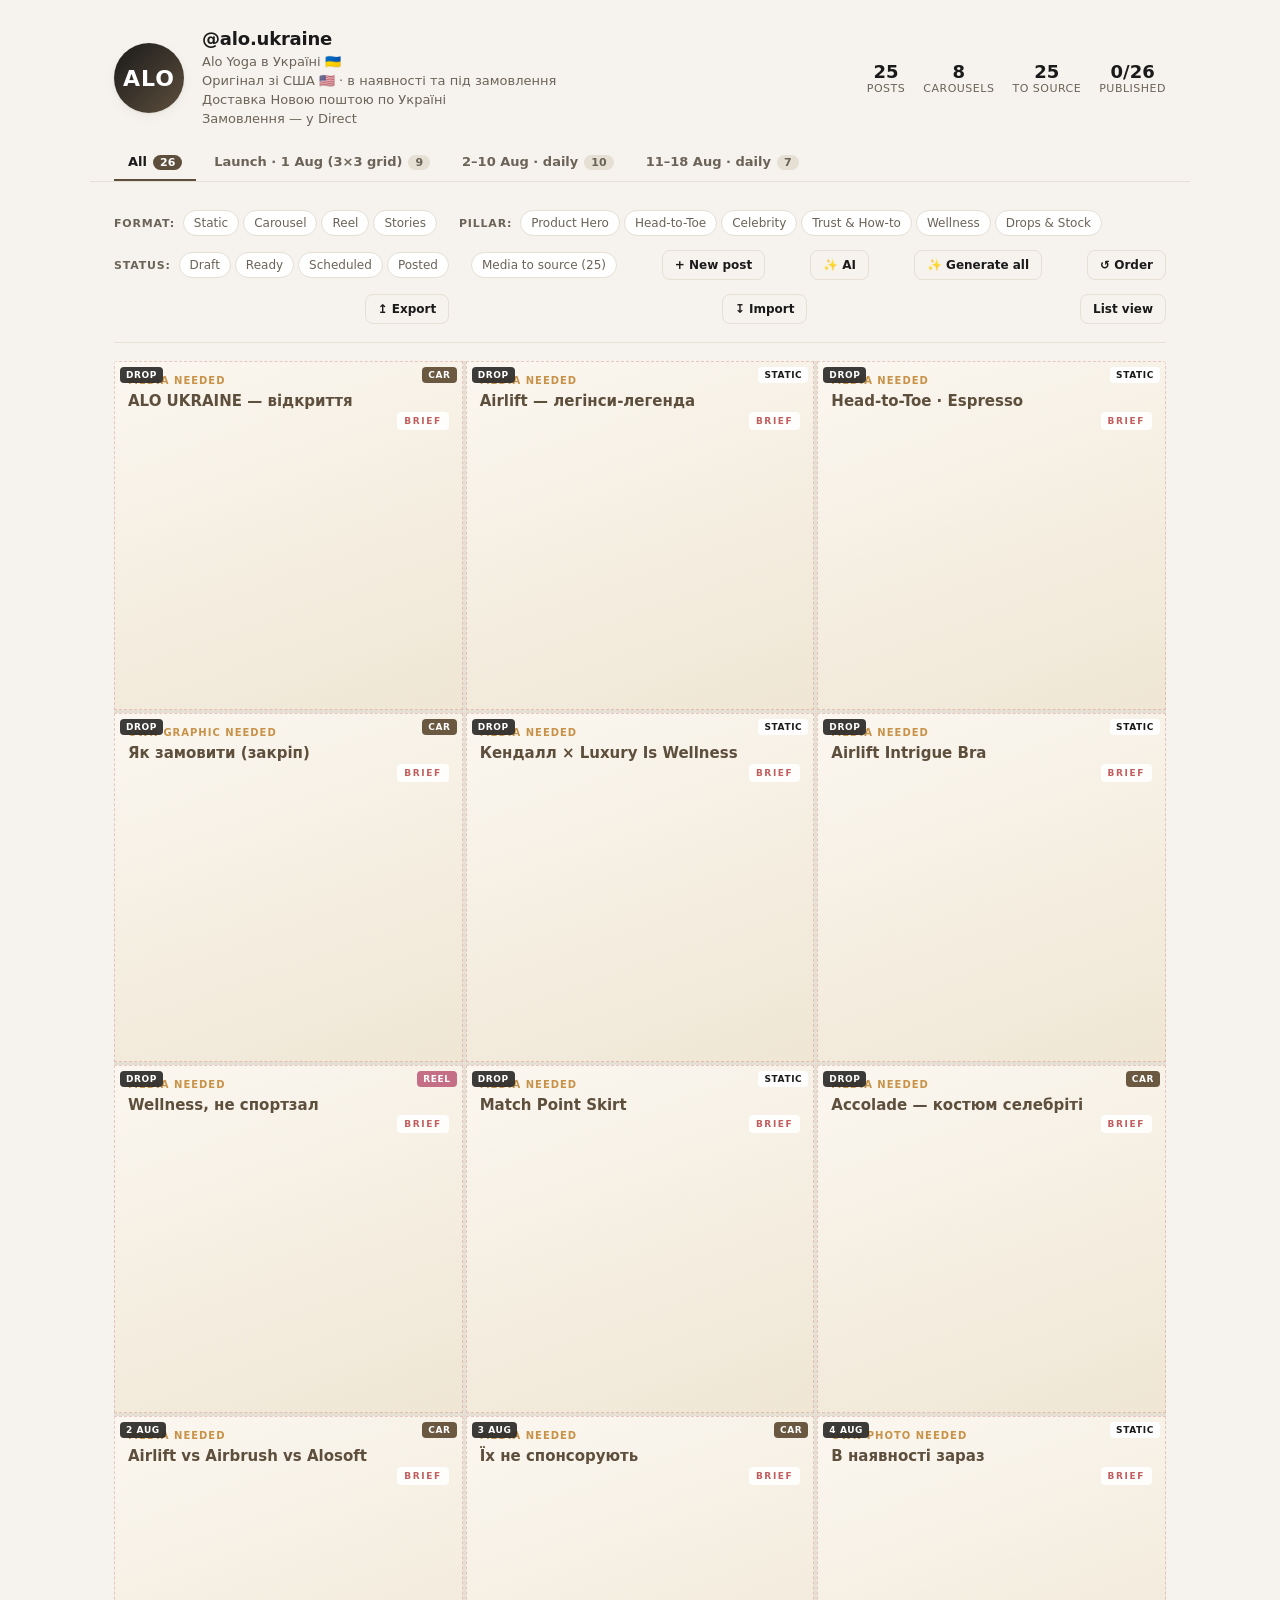
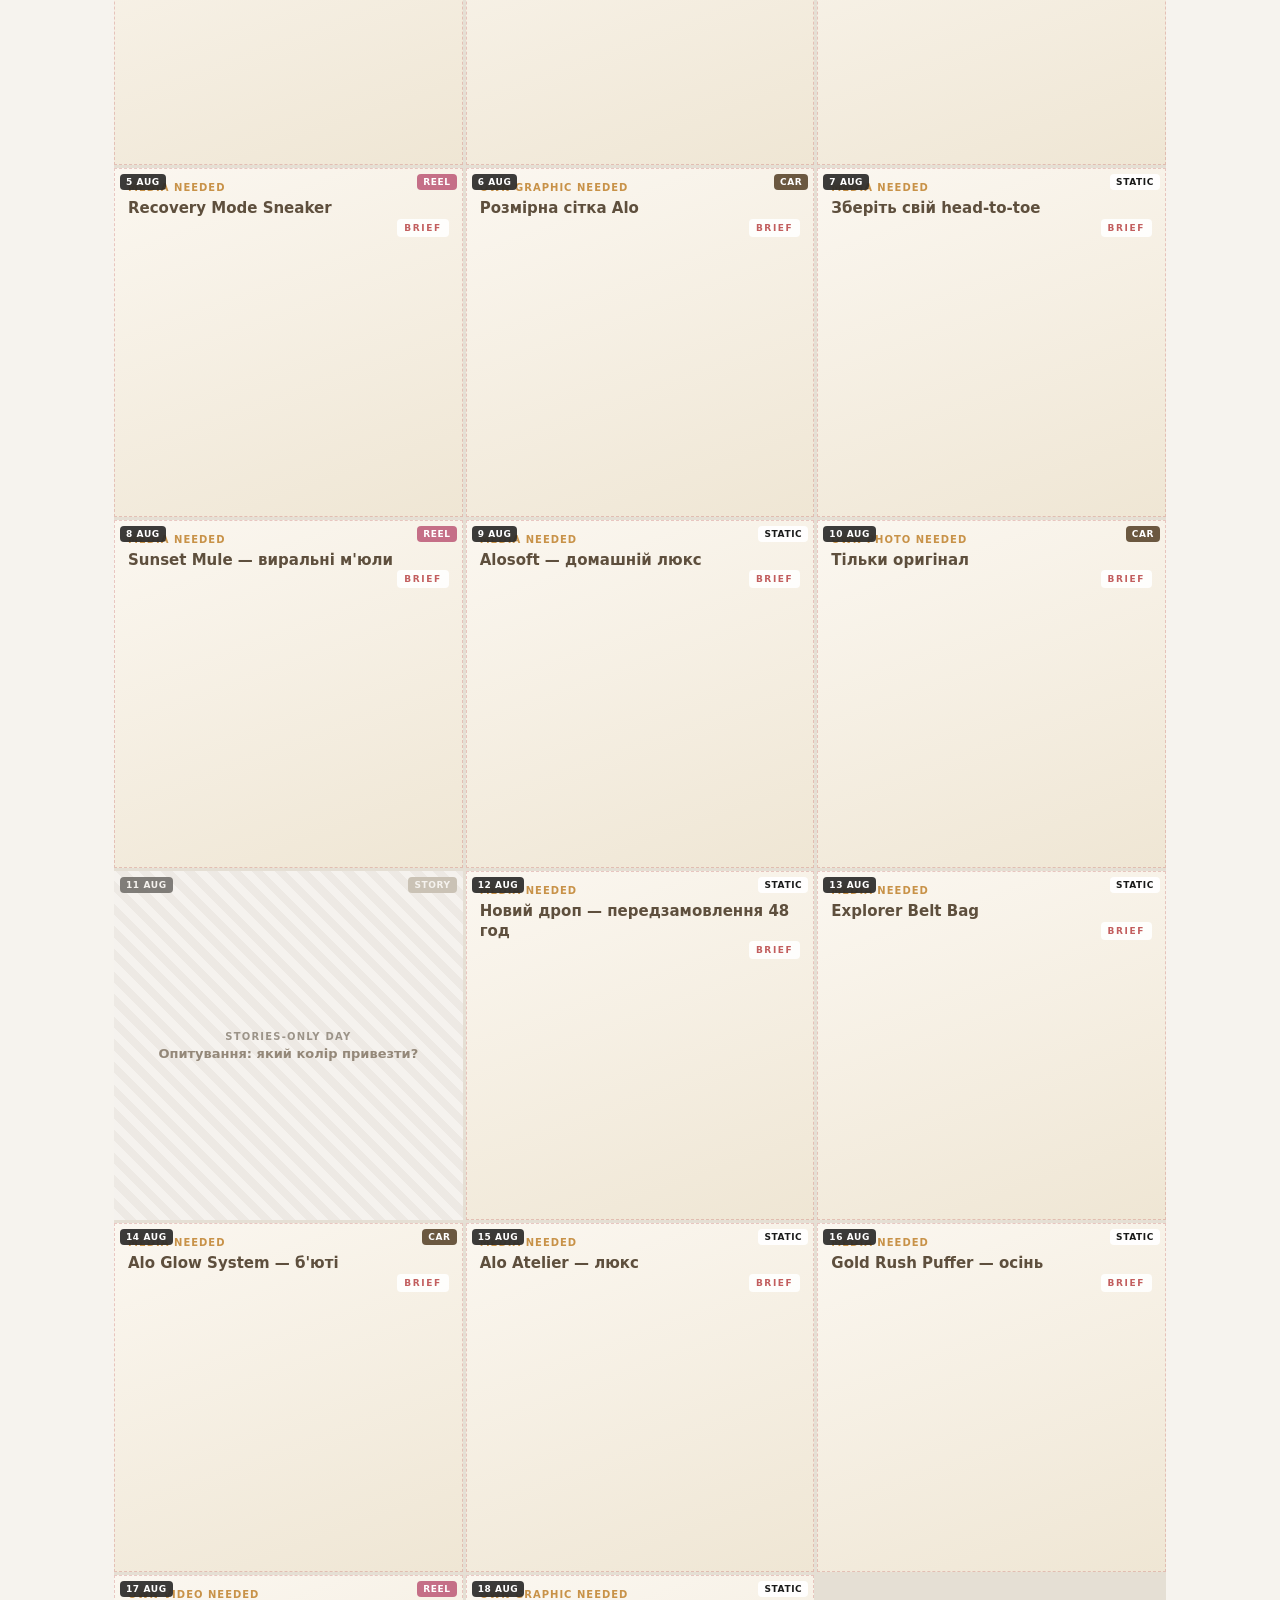
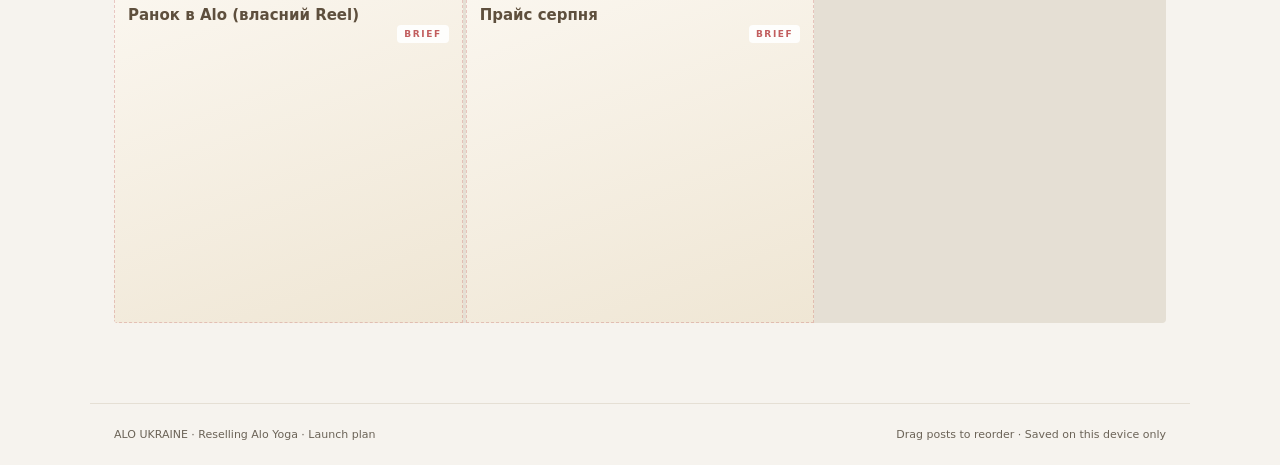
==== planner/index.html @ 97f6e163 "ALO UKRAINE test stand: storefront at root, planner + shop-admin stubs under /admin - store: static " ====
<!doctype html>
<html lang="en">
<head>
  <meta charset="utf-8" />
  <meta name="viewport" content="width=device-width,initial-scale=1" />
  <meta http-equiv="Cache-Control" content="no-cache, no-store, must-revalidate" />
  <meta http-equiv="Pragma" content="no-cache" />
  <meta http-equiv="Expires" content="0" />
  <title>ALO UKRAINE · Instagram Planner</title>
  <script>document.write('<link rel="stylesheet" href="styles.css?ts=' + Date.now() + '">');</script>
  <noscript><link rel="stylesheet" href="styles.css" /></noscript>
  <link rel="icon" href="data:image/svg+xml,%3Csvg xmlns='http://www.w3.org/2000/svg' viewBox='0 0 100 100'%3E%3Crect width='100' height='100' fill='%231a1a1a'/%3E%3Ctext y='62' x='50' text-anchor='middle' font-size='30' font-family='serif' fill='white'%3EALO%3C/text%3E%3C/svg%3E" />
</head>
<body>
  <header class="topbar">
    <div class="brand">
      <div class="avatar">ALO</div>
      <div class="brand-text">
        <div class="handle">@alo.ukraine</div>
        <div class="bio"></div>
      </div>
    </div>
    <div class="stats" id="stats"></div>
  </header>

  <nav class="tabs" id="tabs"></nav>

  <main>
    <section class="filters">
      <div class="filter-group">
        <span class="filter-label">Format:</span>
        <div class="chips" id="formatChips"></div>
      </div>
      <div class="filter-group">
        <span class="filter-label">Pillar:</span>
        <div class="chips" id="pillarChips"></div>
      </div>
      <div class="filter-group">
        <span class="filter-label">Status:</span>
        <div class="chips" id="statusChips"></div>
      </div>
      <div class="filter-group">
        <button class="chip" id="prodChip"></button>
      </div>
      <button class="view-toggle" id="newPostBtn">+ New post</button>
      <button class="view-toggle" id="aiSettingsBtn" title="ChatGPT caption generator settings">✨ AI</button>
      <button class="view-toggle" id="generateAllBtn" title="ChatGPT writes captions for all posts">✨ Generate all</button>
      <button class="view-toggle" id="resetOrderBtn" title="Reset to original order">↺ Order</button>
      <button class="view-toggle" id="exportBtn" title="Download all your posts/edits as a file">↥ Export</button>
      <label class="view-toggle" id="importBtn" title="Load posts/edits from a file">↧ Import<input type="file" accept="application/json,.json" hidden /></label>
      <button class="view-toggle" id="viewToggle">List view</button>
    </section>

    <section id="gridView" class="ig-grid"></section>
    <section id="listView" class="ig-list hidden"></section>
  </main>

  <div class="modal" id="modal">
    <div class="modal-backdrop"></div>
    <div class="modal-card">
      <button class="modal-close" id="modalClose">×</button>
      <div class="modal-body" id="modalBody"></div>
    </div>
  </div>

  <div class="picker" id="picker">
    <div class="picker-backdrop"></div>
    <div class="picker-card">
      <div class="picker-head">
        <h3>Choose an image</h3>
        <button class="picker-close" id="pickerClose">×</button>
      </div>
      <div id="pickerBody"></div>
    </div>
  </div>

  <div class="modal editor" id="editor">
    <div class="modal-backdrop"></div>
    <div class="modal-card editor-card">
      <button class="modal-close" id="editorClose">×</button>
      <div class="editor-body" id="editorBody"></div>
    </div>
  </div>

  <div class="modal editor" id="aiModal">
    <div class="modal-backdrop"></div>
    <div class="modal-card editor-card">
      <button class="modal-close" id="aiModalClose">×</button>
      <div class="editor-body" id="aiModalBody"></div>
    </div>
  </div>

  <footer class="footnote">
    <span>ALO UKRAINE · Reselling Alo Yoga · Launch plan</span>
    <span>Drag posts to reorder · <span id="syncStatus">Saved on this device only</span></span>
  </footer>

  <script>document.write('<scr' + 'ipt src="app.js?ts=' + Date.now() + '"><\/scr' + 'ipt>');</script>
</body>
</html>
---- planner/styles.css ----
:root {
  --bg: #f6f3ee;
  --card-bg: #ffffff;
  --ink: #1a1a1a;
  --ink-mute: #6b6357;
  --line: #e5dfd4;
  --warm: #8B7355;
  --warm-deep: #5E4F3D;
  --gold: #c8a060;
  --prod-red: #C25E5E;
  --prod-amber: #C89248;
  --reel: #c56f87;
  --carousel: #6b5840;
  --static: #8b7355;
  --stories: #b8b0a0;
  --shadow: 0 1px 3px rgba(60, 45, 20, 0.08), 0 4px 14px rgba(60, 45, 20, 0.04);
  --radius: 14px;
}

* { box-sizing: border-box; }
html, body { margin: 0; padding: 0; background: var(--bg); color: var(--ink); font-family: -apple-system, BlinkMacSystemFont, 'SF Pro Text', 'Inter', system-ui, sans-serif; }
body { min-height: 100vh; }
a { color: var(--warm-deep); }
button { cursor: pointer; font-family: inherit; }
.hidden { display: none !important; }

/* Topbar */
.topbar { max-width: 1100px; margin: 0 auto; padding: 28px 24px 16px; display: grid; grid-template-columns: 1fr auto; gap: 24px; align-items: center; }
.brand { display: flex; gap: 18px; align-items: center; }
.avatar { width: 70px; height: 70px; border-radius: 50%; background: linear-gradient(135deg, #1a1a1a 0%, #5E4F3D 100%); color: white; display: grid; place-items: center; font-weight: 700; font-size: 22px; letter-spacing: 1px; box-shadow: var(--shadow); }
.handle { font-weight: 700; font-size: 18px; letter-spacing: -.2px; }
.bio { font-size: 13px; color: var(--ink-mute); max-width: 520px; margin-top: 4px; line-height: 1.45; }
.stats { display: flex; gap: 18px; }
.stat { text-align: center; }
.stat .num { font-weight: 700; font-size: 18px; }
.stat .lbl { font-size: 11px; color: var(--ink-mute); text-transform: uppercase; letter-spacing: 0.5px; }

/* Tabs */
.tabs { max-width: 1100px; margin: 0 auto; padding: 0 24px; display: flex; gap: 4px; border-bottom: 1px solid var(--line); overflow-x: auto; scrollbar-width: none; }
.tabs::-webkit-scrollbar { display: none; }
.tab { padding: 10px 14px; background: transparent; border: none; font-size: 13px; font-weight: 600; color: var(--ink-mute); border-bottom: 2px solid transparent; white-space: nowrap; transition: color .12s, border-color .12s; }
.tab:hover { color: var(--ink); }
.tab.active { color: var(--ink); border-bottom-color: var(--warm-deep); }
.tab .ct { background: var(--line); color: var(--ink-mute); border-radius: 999px; padding: 1px 7px; font-size: 11px; margin-left: 6px; font-weight: 700;}
.tab.active .ct { background: var(--warm-deep); color: white; }

/* Main */
main { max-width: 1100px; margin: 0 auto; padding: 16px 24px 80px; }
.filters { display: flex; flex-wrap: wrap; align-items: center; gap: 14px 22px; padding: 12px 0 18px; border-bottom: 1px solid var(--line); margin-bottom: 18px; }
.filter-group { display: flex; align-items: center; gap: 8px; flex-wrap: wrap; }
.filter-label { font-size: 11px; text-transform: uppercase; letter-spacing: .8px; color: var(--ink-mute); font-weight: 700; }
.chips { display: flex; gap: 4px; flex-wrap: wrap; }
.chip { font-size: 12px; font-weight: 500; padding: 5px 10px; border-radius: 999px; background: var(--card-bg); border: 1px solid var(--line); color: var(--ink-mute); transition: background .12s, color .12s, border-color .12s; }
.chip:hover { color: var(--ink); }
.chip.active { background: var(--ink); color: white; border-color: var(--ink); }
.view-toggle { margin-left: auto; background: transparent; border: 1px solid var(--line); color: var(--ink); padding: 7px 12px; border-radius: 8px; font-size: 12px; font-weight: 600; }
.view-toggle:hover { background: var(--card-bg); }

/* IG Grid */
.ig-grid { display: grid; grid-template-columns: repeat(3, 1fr); gap: 3px; background: var(--line); border-radius: 4px; overflow: hidden; }
.tile { position: relative; aspect-ratio: 1 / 1; background: var(--card-bg); overflow: hidden; cursor: pointer; transition: opacity .18s; }
.tile.stories-only-tile { opacity: 0.6; }
.tile:hover { z-index: 2; }
.tile img, .tile video { width: 100%; height: 100%; object-fit: cover; display: block; transition: transform .25s ease, filter .2s; }
.tile:hover img, .tile:hover video { transform: scale(1.04); }
.tile.posted img, .tile.posted video { filter: grayscale(0.3) brightness(0.92); }

.tile.production { background: linear-gradient(160deg, #fbf7f0 0%, #efe6d4 100%); }
.tile.production .prod-card { position: absolute; inset: 0; display: flex; flex-direction: column; padding: 14px 14px 50px; color: var(--ink); pointer-events: none; }
.tile.production .prod-card .prod-label { font-size: 9px; font-weight: 800; letter-spacing: 1.6px; color: var(--prod-red); text-transform: uppercase; margin-bottom: auto; align-self: flex-end; background: rgba(255,255,255,0.9); padding: 4px 7px; border-radius: 4px; }
.tile.production .prod-card .prod-type { font-size: 10px; font-weight: 700; letter-spacing: 1px; color: var(--prod-amber); text-transform: uppercase; margin-bottom: 6px; }
.tile.production .prod-card .prod-title { font-size: 15px; font-weight: 600; line-height: 1.3; color: var(--warm-deep); }
.tile.production::before { content: ''; position: absolute; inset: 0; border: 1.5px dashed rgba(194,94,94,0.3); pointer-events: none; z-index: 1; }

.tile.stories-only-tile { background: var(--card-bg); background-image: repeating-linear-gradient(45deg, transparent 0 8px, rgba(184,176,160,0.18) 8px 16px); }
.tile.stories-only-tile .stories-card { position: absolute; inset: 0; display: flex; flex-direction: column; align-items: center; justify-content: center; padding: 14px; color: var(--ink-mute); text-align: center; pointer-events: none; }
.tile.stories-only-tile .stories-label { font-size: 10px; font-weight: 800; letter-spacing: 1.2px; text-transform: uppercase; color: var(--ink-mute); }
.tile.stories-only-tile .stories-title { font-size: 13px; font-weight: 600; color: var(--warm-deep); margin-top: 4px; }

.tile-badges { position: absolute; top: 6px; left: 6px; display: flex; gap: 4px; pointer-events: none; z-index: 2; }
.tile-badge-right { position: absolute; top: 6px; right: 6px; display: flex; gap: 4px; pointer-events: none; z-index: 2; }
.badge { font-size: 9px; font-weight: 800; letter-spacing: 0.6px; padding: 3px 6px; border-radius: 4px; text-transform: uppercase; background: rgba(255,255,255,0.92); color: var(--ink); backdrop-filter: blur(4px); }
.badge.day { background: rgba(26,26,26,0.85); color: white; }
.badge.format-reel { background: var(--reel); color: white; }
.badge.format-carousel { background: var(--carousel); color: white; }
.badge.format-static { background: rgba(255,255,255,0.92); color: var(--ink); }
.badge.format-stories-only { background: var(--stories); color: white; }
.badge.carousel-ind { background: rgba(26,26,26,0.85); color: white; font-size: 10px; padding: 3px 5px; letter-spacing: 0.3px; }
.badge.status-posted { background: rgba(94,124,90,0.95); color: white; }
.badge.status-scheduled { background: rgba(200,160,96,0.95); color: white; }
.badge.status-ready { background: rgba(123,139,156,0.95); color: white; }

.tile-bottom { position: absolute; bottom: 0; left: 0; right: 0; padding: 8px 9px; background: linear-gradient(180deg, rgba(255,255,255,0) 0%, rgba(0,0,0,0.55) 100%); color: white; font-size: 11px; font-weight: 500; line-height: 1.2; opacity: 0; transition: opacity .15s; pointer-events: none; z-index: 2; }
.tile:hover .tile-bottom { opacity: 1; }

/* List view */
.ig-list { display: flex; flex-direction: column; gap: 12px; }
.row { display: grid; grid-template-columns: 90px 1fr auto; gap: 16px; align-items: center; padding: 12px 14px; background: var(--card-bg); border-radius: var(--radius); box-shadow: var(--shadow); cursor: pointer; transition: transform .12s, box-shadow .12s; }
.row.production { border-left: 3px solid var(--prod-red); }
.row:hover { transform: translateY(-1px); box-shadow: 0 4px 16px rgba(60,45,20,0.1); }
.row .thumb { width: 90px; height: 90px; border-radius: 10px; overflow: hidden; background: var(--bg); display: grid; place-items: center; position: relative; }
.row .thumb img, .row .thumb video { width: 100%; height: 100%; object-fit: cover; }
.row .info { min-width: 0; }
.row .meta-line { display: flex; gap: 8px; flex-wrap: wrap; align-items: center; margin-bottom: 4px; }
.row h3 { margin: 0 0 4px; font-size: 15px; font-weight: 700; }
.row .caption-preview { color: var(--ink-mute); font-size: 13px; line-height: 1.45; display: -webkit-box; -webkit-line-clamp: 2; -webkit-box-orient: vertical; overflow: hidden; }

/* Modal */
.modal { position: fixed; inset: 0; z-index: 100; display: none; align-items: center; justify-content: center; padding: 24px; }
.modal.open { display: flex; }
.modal-backdrop { position: absolute; inset: 0; background: rgba(26,18,10,0.55); backdrop-filter: blur(4px); }
.modal-card { position: relative; width: min(1100px, 100%); max-height: 92vh; background: var(--card-bg); border-radius: 18px; box-shadow: 0 30px 80px rgba(60,45,20,0.35); overflow: hidden; display: flex; flex-direction: column; }
.modal-close { position: absolute; top: 12px; right: 12px; z-index: 3; width: 32px; height: 32px; border-radius: 50%; background: rgba(255,255,255,0.9); border: none; font-size: 20px; color: var(--ink); }
.modal-body { display: grid; grid-template-columns: 1fr 1fr; min-height: 0; }
.modal-img-wrap { background: var(--bg); display: grid; place-items: center; min-height: 360px; max-height: 92vh; overflow: hidden; position: relative; padding: 0; }
.modal-img-wrap > img, .modal-img-wrap > video { width: 100%; height: 100%; max-height: 92vh; object-fit: cover; }
.modal-img-wrap.carousel-stack { display: flex; flex-direction: column; place-items: stretch; padding: 18px; gap: 14px; overflow-y: auto; background: linear-gradient(180deg, var(--bg) 0%, #ebe4d6 100%); }

/* Slide slot in carousel */
.slide-slot { background: white; border-radius: 10px; padding: 12px; box-shadow: 0 1px 3px rgba(60,45,20,0.06); }
.slide-head { display: flex; align-items: center; gap: 10px; margin-bottom: 8px; }
.slide-num { background: var(--ink); color: white; width: 22px; height: 22px; border-radius: 50%; display: grid; place-items: center; font-size: 11px; font-weight: 800; }
.slide-label { font-size: 12px; font-weight: 600; color: var(--ink-mute); flex: 1; }
.slide-inner { width: 100%; aspect-ratio: 1/1; background: var(--bg); border-radius: 8px; overflow: hidden; display: grid; place-items: center; }
.slide-inner img, .slide-inner video { width: 100%; height: 100%; object-fit: cover; }
.slide-placeholder { text-align: center; padding: 20px; }
.slide-placeholder .ps-lab { font-size: 11px; font-weight: 800; letter-spacing: 1.4px; color: var(--prod-amber); text-transform: uppercase; }
.slide-placeholder .ps-name { font-size: 13px; font-weight: 600; color: var(--warm-deep); margin-top: 6px; font-family: 'SF Mono', Menlo, monospace; }
.slide-placeholder .ps-note { font-size: 11px; color: var(--ink-mute); margin-top: 8px; line-height: 1.4; max-width: 240px; }
.slide-actions { display: flex; gap: 6px; margin-top: 10px; }
.swap-btn-sm, .reset-btn-sm { background: var(--ink); color: white; border: none; padding: 6px 12px; border-radius: 6px; font-size: 11px; font-weight: 600; }
.reset-btn-sm { background: transparent; color: var(--ink-mute); border: 1px solid var(--line); }
.swap-btn-sm:hover, .reset-btn-sm:hover { opacity: 0.85; }

/* Single image swap button */
.swap-btn { position: absolute; bottom: 12px; right: 12px; z-index: 3; background: rgba(26,26,26,0.85); color: white; border: none; padding: 8px 14px; border-radius: 8px; font-size: 12px; font-weight: 600; backdrop-filter: blur(4px); }
.reset-btn { position: absolute; bottom: 12px; right: 130px; z-index: 3; background: rgba(255,255,255,0.85); color: var(--ink); border: none; padding: 8px 14px; border-radius: 8px; font-size: 12px; font-weight: 600; backdrop-filter: blur(4px); }

.modal-img-wrap.production { background: linear-gradient(160deg, #fbf7f0 0%, #efe6d4 100%); padding: 40px; }
.modal-img-wrap.production .prod-large { text-align: center; }
.modal-img-wrap.production .prod-large .lab { font-size: 11px; font-weight: 800; letter-spacing: 2px; color: var(--prod-red); text-transform: uppercase; margin-bottom: 8px; }
.modal-img-wrap.production .prod-large .type { font-size: 12px; font-weight: 700; letter-spacing: 1.5px; color: var(--prod-amber); text-transform: uppercase; margin-bottom: 14px; }
.modal-img-wrap.production .prod-large h3 { font-size: 22px; font-weight: 600; color: var(--warm-deep); margin: 0; line-height: 1.3; }

.modal-img-wrap.stories-only { background-image: repeating-linear-gradient(45deg, var(--bg) 0 12px, rgba(184,176,160,0.2) 12px 24px); padding: 40px; text-align: center; }
.modal-img-wrap.stories-only h3 { font-size: 20px; color: var(--warm-deep); margin: 0; }
.modal-img-wrap.stories-only .lab { font-size: 11px; font-weight: 800; letter-spacing: 2px; color: var(--ink-mute); text-transform: uppercase; margin-bottom: 12px; }

.modal-content { padding: 22px 24px; display: flex; flex-direction: column; gap: 14px; overflow-y: auto; max-height: 92vh; }
.modal-title { font-size: 18px; font-weight: 700; margin: 0; }
.modal-badges { display: flex; gap: 6px; flex-wrap: wrap; }
.modal-section { border-top: 1px solid var(--line); padding-top: 14px; }
.modal-section h4 { font-size: 11px; text-transform: uppercase; color: var(--ink-mute); margin: 0 0 8px; letter-spacing: 0.6px; font-weight: 700; }
.modal-section .body { font-size: 13.5px; line-height: 1.55; color: var(--ink); white-space: pre-line; }
.modal-section .brief { font-size: 13px; color: var(--ink); line-height: 1.55; white-space: pre-line; background: #fbf7f0; padding: 12px 14px; border-radius: 8px; border-left: 3px solid var(--prod-amber); }

.hashtag-list { display: flex; gap: 4px; flex-wrap: wrap; }
.hashtag { font-size: 12px; padding: 3px 8px; background: var(--bg); border-radius: 999px; color: var(--warm-deep); font-weight: 500; }
.btn-row { display: flex; gap: 8px; flex-wrap: wrap; margin-top: 4px; }
.btn { background: var(--ink); color: white; border: none; padding: 8px 14px; border-radius: 8px; font-size: 12px; font-weight: 600; transition: opacity .12s; }
.btn:hover { opacity: 0.85; }
.btn.ghost { background: transparent; color: var(--ink); border: 1px solid var(--line); }
.status-picker { display: flex; gap: 4px; flex-wrap: wrap; }
.status-btn { padding: 6px 12px; border-radius: 999px; background: var(--bg); border: 1px solid var(--line); font-size: 12px; font-weight: 600; color: var(--ink-mute); }
.status-btn[data-active="true"][data-st="draft"] { background: var(--ink-mute); color: white; border-color: var(--ink-mute); }
.status-btn[data-active="true"][data-st="ready"] { background: #7B8B9C; color: white; border-color: #7B8B9C; }
.status-btn[data-active="true"][data-st="scheduled"] { background: #C8A060; color: white; border-color: #C8A060; }
.status-btn[data-active="true"][data-st="posted"] { background: #5E7C5A; color: white; border-color: #5E7C5A; }

/* Image picker overlay */
.picker { position: fixed; inset: 0; z-index: 200; display: none; align-items: center; justify-content: center; padding: 24px; }
.picker.open { display: flex; }
.picker-backdrop { position: absolute; inset: 0; background: rgba(26,18,10,0.7); backdrop-filter: blur(6px); }
.picker-card { position: relative; width: min(900px, 100%); max-height: 86vh; background: var(--card-bg); border-radius: 16px; box-shadow: 0 30px 80px rgba(60,45,20,0.5); overflow: hidden; display: flex; flex-direction: column; }
.picker-head { padding: 16px 20px; border-bottom: 1px solid var(--line); display: flex; justify-content: space-between; align-items: center; }
.picker-head h3 { margin: 0; font-size: 15px; font-weight: 700; }
.picker-close { background: transparent; border: none; font-size: 22px; color: var(--ink); }
#pickerBody { padding: 16px 20px; overflow-y: auto; display: flex; flex-direction: column; gap: 12px; }
.picker-search { padding: 9px 12px; border: 1px solid var(--line); border-radius: 8px; font-size: 13px; background: var(--bg); }
.picker-search:focus { outline: none; border-color: var(--warm-deep); background: white; }
.picker-tabs { display: flex; gap: 4px; }
.picker-tab { background: var(--bg); border: 1px solid var(--line); color: var(--ink-mute); padding: 7px 12px; border-radius: 8px; font-size: 12px; font-weight: 600; }
.picker-tab.active { background: var(--ink); color: white; border-color: var(--ink); }
.picker-grid { display: grid; grid-template-columns: repeat(auto-fill, minmax(120px, 1fr)); gap: 8px; }
.picker-tile { aspect-ratio: 1/1; background: var(--bg); border-radius: 8px; overflow: hidden; cursor: pointer; transition: transform .12s, box-shadow .12s; position: relative; }
.picker-tile:hover { transform: scale(1.03); box-shadow: 0 4px 12px rgba(0,0,0,0.15); }
.picker-tile img, .picker-tile video { width: 100%; height: 100%; object-fit: cover; }
.picker-tile-name { position: absolute; bottom: 0; left: 0; right: 0; padding: 4px 6px; background: linear-gradient(180deg, transparent, rgba(0,0,0,0.75)); color: white; font-size: 9px; line-height: 1.2; font-family: 'SF Mono', Menlo, monospace; }

/* Footer */
.footnote { max-width: 1100px; margin: 0 auto; padding: 24px; display: flex; justify-content: space-between; align-items: center; font-size: 11px; color: var(--ink-mute); border-top: 1px solid var(--line); gap: 16px; flex-wrap: wrap; }

@media (max-width: 720px) {
  .topbar { grid-template-columns: 1fr; gap: 16px; }
  .stats { justify-content: flex-start; }
  .modal-body { grid-template-columns: 1fr; }
  .modal-img-wrap { max-height: 50vh; }
  .modal-content { max-height: 40vh; }
  .row { grid-template-columns: 70px 1fr; }
}

/* ---------- POST EDITOR ---------- */
.btn.danger { background: transparent; color: var(--prod-red); border: 1px solid var(--prod-red); }
.editor-card { width: min(680px, 100%); }
.editor-body { padding: 24px; overflow-y: auto; max-height: 92vh; display: flex; flex-direction: column; gap: 14px; }
.editor-title { font-size: 18px; font-weight: 700; margin: 0 0 4px; }
.ed-field { display: flex; flex-direction: column; gap: 6px; }
.ed-label { font-size: 11px; text-transform: uppercase; color: var(--ink-mute); letter-spacing: 0.6px; font-weight: 700; }
.ed-input { width: 100%; font: inherit; font-size: 13.5px; color: var(--ink); background: #fff; border: 1px solid var(--line); border-radius: 8px; padding: 9px 11px; }
.ed-input:focus { outline: none; border-color: var(--warm); }
.ed-textarea { min-height: 120px; resize: vertical; line-height: 1.5; }
.ed-row { display: grid; grid-template-columns: 1fr 1fr 1fr; gap: 10px; }
.ed-previews { display: flex; flex-wrap: wrap; gap: 8px; margin-bottom: 8px; }
.ed-empty { font-size: 12px; color: var(--ink-mute); padding: 14px; border: 1px dashed var(--line); border-radius: 8px; width: 100%; text-align: center; }
.ed-thumb { position: relative; width: 74px; height: 74px; border-radius: 8px; overflow: hidden; border: 1px solid var(--line); }
.ed-thumb img, .ed-thumb video { width: 100%; height: 100%; object-fit: cover; display: block; }
.ed-thumb-x { position: absolute; top: 2px; right: 2px; width: 20px; height: 20px; border-radius: 50%; border: none; background: rgba(26,18,10,0.72); color: #fff; font-size: 14px; line-height: 1; cursor: pointer; }
.ed-hint { font-size: 11px; color: var(--ink-mute); margin-top: 6px; line-height: 1.4; }
.ed-actions { display: flex; gap: 8px; border-top: 1px solid var(--line); padding-top: 16px; margin-top: 4px; }
.ed-actions .btn { padding: 10px 18px; font-size: 13px; }
@media (max-width: 560px) { .ed-row { grid-template-columns: 1fr; } }

/* ---------- DRAG TO REORDER ---------- */
.tile, .row { cursor: grab; }
.tile:active, .row:active { cursor: grabbing; }
.tile.dragging, .row.dragging { opacity: 0.4; }
.tile.drop-before { box-shadow: inset 4px 0 0 0 var(--warm); }
.tile.drop-after { box-shadow: inset -4px 0 0 0 var(--warm); }
.row.drop-before { box-shadow: inset 0 4px 0 0 var(--warm); }
.row.drop-after { box-shadow: inset 0 -4px 0 0 var(--warm); }

/* ---------- NOTES + DOWNLOAD ---------- */
.badge.note { background: var(--gold); color: #1a1a1a; }
.note-input { width: 100%; font: inherit; font-size: 13px; color: var(--ink); background: #fff; border: 1px solid var(--line); border-radius: 8px; padding: 9px 11px; min-height: 64px; resize: vertical; line-height: 1.5; }
.note-input:focus { outline: none; border-color: var(--warm); }
.tile-dl { position: absolute; bottom: 8px; right: 8px; z-index: 4; width: 30px; height: 30px; border-radius: 50%; border: none; background: rgba(26,18,10,0.6); color: #fff; font-size: 15px; line-height: 1; cursor: pointer; opacity: 0; transition: opacity .12s, background .12s; }
.tile:hover .tile-dl { opacity: 1; }
.tile-dl:hover { background: rgba(26,18,10,0.85); }
@media (hover: none) { .tile-dl { opacity: 1; } }

/* ---------- ADD CAROUSEL PHOTO ---------- */
.slide-add-btn { width: 100%; padding: 14px; border: 1.5px dashed var(--line); border-radius: 10px; background: rgba(255,255,255,0.5); color: var(--warm-deep); font-weight: 600; font-size: 13px; cursor: pointer; transition: border-color .12s, background .12s; }
.slide-add-btn:hover { border-color: var(--warm); background: #fff; }
.picker-upload { display: flex; align-items: center; gap: 10px; margin-bottom: 10px; flex-wrap: wrap; }
.picker-upload-hint { font-size: 12px; color: var(--ink-mute); }

/* ---------- SLIDE REORDER + MULTI-ADD ---------- */
.slide-head { display: flex; align-items: center; gap: 8px; }
.slide-move { display: inline-flex; gap: 4px; margin-left: auto; }
.move-btn { width: 26px; height: 24px; border: 1px solid var(--line); background: #fff; border-radius: 6px; font-size: 12px; line-height: 1; cursor: pointer; color: var(--ink); }
.move-btn:disabled { opacity: 0.35; cursor: default; }
.move-btn:not(:disabled):hover { border-color: var(--warm); }
.slide-add-row { display: flex; gap: 8px; flex-wrap: wrap; }
.slide-add-row .slide-add-btn { flex: 1; min-width: 140px; }
.slide-add-btn.ghost { background: transparent; }

/* ---------- EDITABLE CAPTION ---------- */
.caption-input { min-height: 150px; }
.modal-section .body.muted { color: var(--ink-mute); font-style: italic; }
.edited-note { display: inline-block; font-size: 10.5px; font-weight: 700; letter-spacing: .5px; text-transform: uppercase; color: var(--warm); margin: 6px 0 2px; }

/* ---------- REEL THUMBNAIL FALLBACK ---------- */
.tile.has-video { background: linear-gradient(160deg, #efe9df 0%, #e2dccf 100%); }
.tile.has-video video { background: #e8e2d6; }
.play-ind { position: absolute; top: 50%; left: 50%; transform: translate(-50%, -50%); z-index: 3; width: 44px; height: 44px; border-radius: 50%; background: rgba(26,18,10,0.55); color: #fff; display: flex; align-items: center; justify-content: center; font-size: 16px; padding-left: 3px; pointer-events: none; }
---- planner/styles.css ----
:root {
  --bg: #f6f3ee;
  --card-bg: #ffffff;
  --ink: #1a1a1a;
  --ink-mute: #6b6357;
  --line: #e5dfd4;
  --warm: #8B7355;
  --warm-deep: #5E4F3D;
  --gold: #c8a060;
  --prod-red: #C25E5E;
  --prod-amber: #C89248;
  --reel: #c56f87;
  --carousel: #6b5840;
  --static: #8b7355;
  --stories: #b8b0a0;
  --shadow: 0 1px 3px rgba(60, 45, 20, 0.08), 0 4px 14px rgba(60, 45, 20, 0.04);
  --radius: 14px;
}

* { box-sizing: border-box; }
html, body { margin: 0; padding: 0; background: var(--bg); color: var(--ink); font-family: -apple-system, BlinkMacSystemFont, 'SF Pro Text', 'Inter', system-ui, sans-serif; }
body { min-height: 100vh; }
a { color: var(--warm-deep); }
button { cursor: pointer; font-family: inherit; }
.hidden { display: none !important; }

/* Topbar */
.topbar { max-width: 1100px; margin: 0 auto; padding: 28px 24px 16px; display: grid; grid-template-columns: 1fr auto; gap: 24px; align-items: center; }
.brand { display: flex; gap: 18px; align-items: center; }
.avatar { width: 70px; height: 70px; border-radius: 50%; background: linear-gradient(135deg, #1a1a1a 0%, #5E4F3D 100%); color: white; display: grid; place-items: center; font-weight: 700; font-size: 22px; letter-spacing: 1px; box-shadow: var(--shadow); }
.handle { font-weight: 700; font-size: 18px; letter-spacing: -.2px; }
.bio { font-size: 13px; color: var(--ink-mute); max-width: 520px; margin-top: 4px; line-height: 1.45; }
.stats { display: flex; gap: 18px; }
.stat { text-align: center; }
.stat .num { font-weight: 700; font-size: 18px; }
.stat .lbl { font-size: 11px; color: var(--ink-mute); text-transform: uppercase; letter-spacing: 0.5px; }

/* Tabs */
.tabs { max-width: 1100px; margin: 0 auto; padding: 0 24px; display: flex; gap: 4px; border-bottom: 1px solid var(--line); overflow-x: auto; scrollbar-width: none; }
.tabs::-webkit-scrollbar { display: none; }
.tab { padding: 10px 14px; background: transparent; border: none; font-size: 13px; font-weight: 600; color: var(--ink-mute); border-bottom: 2px solid transparent; white-space: nowrap; transition: color .12s, border-color .12s; }
.tab:hover { color: var(--ink); }
.tab.active { color: var(--ink); border-bottom-color: var(--warm-deep); }
.tab .ct { background: var(--line); color: var(--ink-mute); border-radius: 999px; padding: 1px 7px; font-size: 11px; margin-left: 6px; font-weight: 700;}
.tab.active .ct { background: var(--warm-deep); color: white; }

/* Main */
main { max-width: 1100px; margin: 0 auto; padding: 16px 24px 80px; }
.filters { display: flex; flex-wrap: wrap; align-items: center; gap: 14px 22px; padding: 12px 0 18px; border-bottom: 1px solid var(--line); margin-bottom: 18px; }
.filter-group { display: flex; align-items: center; gap: 8px; flex-wrap: wrap; }
.filter-label { font-size: 11px; text-transform: uppercase; letter-spacing: .8px; color: var(--ink-mute); font-weight: 700; }
.chips { display: flex; gap: 4px; flex-wrap: wrap; }
.chip { font-size: 12px; font-weight: 500; padding: 5px 10px; border-radius: 999px; background: var(--card-bg); border: 1px solid var(--line); color: var(--ink-mute); transition: background .12s, color .12s, border-color .12s; }
.chip:hover { color: var(--ink); }
.chip.active { background: var(--ink); color: white; border-color: var(--ink); }
.view-toggle { margin-left: auto; background: transparent; border: 1px solid var(--line); color: var(--ink); padding: 7px 12px; border-radius: 8px; font-size: 12px; font-weight: 600; }
.view-toggle:hover { background: var(--card-bg); }

/* IG Grid */
.ig-grid { display: grid; grid-template-columns: repeat(3, 1fr); gap: 3px; background: var(--line); border-radius: 4px; overflow: hidden; }
.tile { position: relative; aspect-ratio: 1 / 1; background: var(--card-bg); overflow: hidden; cursor: pointer; transition: opacity .18s; }
.tile.stories-only-tile { opacity: 0.6; }
.tile:hover { z-index: 2; }
.tile img, .tile video { width: 100%; height: 100%; object-fit: cover; display: block; transition: transform .25s ease, filter .2s; }
.tile:hover img, .tile:hover video { transform: scale(1.04); }
.tile.posted img, .tile.posted video { filter: grayscale(0.3) brightness(0.92); }

.tile.production { background: linear-gradient(160deg, #fbf7f0 0%, #efe6d4 100%); }
.tile.production .prod-card { position: absolute; inset: 0; display: flex; flex-direction: column; padding: 14px 14px 50px; color: var(--ink); pointer-events: none; }
.tile.production .prod-card .prod-label { font-size: 9px; font-weight: 800; letter-spacing: 1.6px; color: var(--prod-red); text-transform: uppercase; margin-bottom: auto; align-self: flex-end; background: rgba(255,255,255,0.9); padding: 4px 7px; border-radius: 4px; }
.tile.production .prod-card .prod-type { font-size: 10px; font-weight: 700; letter-spacing: 1px; color: var(--prod-amber); text-transform: uppercase; margin-bottom: 6px; }
.tile.production .prod-card .prod-title { font-size: 15px; font-weight: 600; line-height: 1.3; color: var(--warm-deep); }
.tile.production::before { content: ''; position: absolute; inset: 0; border: 1.5px dashed rgba(194,94,94,0.3); pointer-events: none; z-index: 1; }

.tile.stories-only-tile { background: var(--card-bg); background-image: repeating-linear-gradient(45deg, transparent 0 8px, rgba(184,176,160,0.18) 8px 16px); }
.tile.stories-only-tile .stories-card { position: absolute; inset: 0; display: flex; flex-direction: column; align-items: center; justify-content: center; padding: 14px; color: var(--ink-mute); text-align: center; pointer-events: none; }
.tile.stories-only-tile .stories-label { font-size: 10px; font-weight: 800; letter-spacing: 1.2px; text-transform: uppercase; color: var(--ink-mute); }
.tile.stories-only-tile .stories-title { font-size: 13px; font-weight: 600; color: var(--warm-deep); margin-top: 4px; }

.tile-badges { position: absolute; top: 6px; left: 6px; display: flex; gap: 4px; pointer-events: none; z-index: 2; }
.tile-badge-right { position: absolute; top: 6px; right: 6px; display: flex; gap: 4px; pointer-events: none; z-index: 2; }
.badge { font-size: 9px; font-weight: 800; letter-spacing: 0.6px; padding: 3px 6px; border-radius: 4px; text-transform: uppercase; background: rgba(255,255,255,0.92); color: var(--ink); backdrop-filter: blur(4px); }
.badge.day { background: rgba(26,26,26,0.85); color: white; }
.badge.format-reel { background: var(--reel); color: white; }
.badge.format-carousel { background: var(--carousel); color: white; }
.badge.format-static { background: rgba(255,255,255,0.92); color: var(--ink); }
.badge.format-stories-only { background: var(--stories); color: white; }
.badge.carousel-ind { background: rgba(26,26,26,0.85); color: white; font-size: 10px; padding: 3px 5px; letter-spacing: 0.3px; }
.badge.status-posted { background: rgba(94,124,90,0.95); color: white; }
.badge.status-scheduled { background: rgba(200,160,96,0.95); color: white; }
.badge.status-ready { background: rgba(123,139,156,0.95); color: white; }

.tile-bottom { position: absolute; bottom: 0; left: 0; right: 0; padding: 8px 9px; background: linear-gradient(180deg, rgba(255,255,255,0) 0%, rgba(0,0,0,0.55) 100%); color: white; font-size: 11px; font-weight: 500; line-height: 1.2; opacity: 0; transition: opacity .15s; pointer-events: none; z-index: 2; }
.tile:hover .tile-bottom { opacity: 1; }

/* List view */
.ig-list { display: flex; flex-direction: column; gap: 12px; }
.row { display: grid; grid-template-columns: 90px 1fr auto; gap: 16px; align-items: center; padding: 12px 14px; background: var(--card-bg); border-radius: var(--radius); box-shadow: var(--shadow); cursor: pointer; transition: transform .12s, box-shadow .12s; }
.row.production { border-left: 3px solid var(--prod-red); }
.row:hover { transform: translateY(-1px); box-shadow: 0 4px 16px rgba(60,45,20,0.1); }
.row .thumb { width: 90px; height: 90px; border-radius: 10px; overflow: hidden; background: var(--bg); display: grid; place-items: center; position: relative; }
.row .thumb img, .row .thumb video { width: 100%; height: 100%; object-fit: cover; }
.row .info { min-width: 0; }
.row .meta-line { display: flex; gap: 8px; flex-wrap: wrap; align-items: center; margin-bottom: 4px; }
.row h3 { margin: 0 0 4px; font-size: 15px; font-weight: 700; }
.row .caption-preview { color: var(--ink-mute); font-size: 13px; line-height: 1.45; display: -webkit-box; -webkit-line-clamp: 2; -webkit-box-orient: vertical; overflow: hidden; }

/* Modal */
.modal { position: fixed; inset: 0; z-index: 100; display: none; align-items: center; justify-content: center; padding: 24px; }
.modal.open { display: flex; }
.modal-backdrop { position: absolute; inset: 0; background: rgba(26,18,10,0.55); backdrop-filter: blur(4px); }
.modal-card { position: relative; width: min(1100px, 100%); max-height: 92vh; background: var(--card-bg); border-radius: 18px; box-shadow: 0 30px 80px rgba(60,45,20,0.35); overflow: hidden; display: flex; flex-direction: column; }
.modal-close { position: absolute; top: 12px; right: 12px; z-index: 3; width: 32px; height: 32px; border-radius: 50%; background: rgba(255,255,255,0.9); border: none; font-size: 20px; color: var(--ink); }
.modal-body { display: grid; grid-template-columns: 1fr 1fr; min-height: 0; }
.modal-img-wrap { background: var(--bg); display: grid; place-items: center; min-height: 360px; max-height: 92vh; overflow: hidden; position: relative; padding: 0; }
.modal-img-wrap > img, .modal-img-wrap > video { width: 100%; height: 100%; max-height: 92vh; object-fit: cover; }
.modal-img-wrap.carousel-stack { display: flex; flex-direction: column; place-items: stretch; padding: 18px; gap: 14px; overflow-y: auto; background: linear-gradient(180deg, var(--bg) 0%, #ebe4d6 100%); }

/* Slide slot in carousel */
.slide-slot { background: white; border-radius: 10px; padding: 12px; box-shadow: 0 1px 3px rgba(60,45,20,0.06); }
.slide-head { display: flex; align-items: center; gap: 10px; margin-bottom: 8px; }
.slide-num { background: var(--ink); color: white; width: 22px; height: 22px; border-radius: 50%; display: grid; place-items: center; font-size: 11px; font-weight: 800; }
.slide-label { font-size: 12px; font-weight: 600; color: var(--ink-mute); flex: 1; }
.slide-inner { width: 100%; aspect-ratio: 1/1; background: var(--bg); border-radius: 8px; overflow: hidden; display: grid; place-items: center; }
.slide-inner img, .slide-inner video { width: 100%; height: 100%; object-fit: cover; }
.slide-placeholder { text-align: center; padding: 20px; }
.slide-placeholder .ps-lab { font-size: 11px; font-weight: 800; letter-spacing: 1.4px; color: var(--prod-amber); text-transform: uppercase; }
.slide-placeholder .ps-name { font-size: 13px; font-weight: 600; color: var(--warm-deep); margin-top: 6px; font-family: 'SF Mono', Menlo, monospace; }
.slide-placeholder .ps-note { font-size: 11px; color: var(--ink-mute); margin-top: 8px; line-height: 1.4; max-width: 240px; }
.slide-actions { display: flex; gap: 6px; margin-top: 10px; }
.swap-btn-sm, .reset-btn-sm { background: var(--ink); color: white; border: none; padding: 6px 12px; border-radius: 6px; font-size: 11px; font-weight: 600; }
.reset-btn-sm { background: transparent; color: var(--ink-mute); border: 1px solid var(--line); }
.swap-btn-sm:hover, .reset-btn-sm:hover { opacity: 0.85; }

/* Single image swap button */
.swap-btn { position: absolute; bottom: 12px; right: 12px; z-index: 3; background: rgba(26,26,26,0.85); color: white; border: none; padding: 8px 14px; border-radius: 8px; font-size: 12px; font-weight: 600; backdrop-filter: blur(4px); }
.reset-btn { position: absolute; bottom: 12px; right: 130px; z-index: 3; background: rgba(255,255,255,0.85); color: var(--ink); border: none; padding: 8px 14px; border-radius: 8px; font-size: 12px; font-weight: 600; backdrop-filter: blur(4px); }

.modal-img-wrap.production { background: linear-gradient(160deg, #fbf7f0 0%, #efe6d4 100%); padding: 40px; }
.modal-img-wrap.production .prod-large { text-align: center; }
.modal-img-wrap.production .prod-large .lab { font-size: 11px; font-weight: 800; letter-spacing: 2px; color: var(--prod-red); text-transform: uppercase; margin-bottom: 8px; }
.modal-img-wrap.production .prod-large .type { font-size: 12px; font-weight: 700; letter-spacing: 1.5px; color: var(--prod-amber); text-transform: uppercase; margin-bottom: 14px; }
.modal-img-wrap.production .prod-large h3 { font-size: 22px; font-weight: 600; color: var(--warm-deep); margin: 0; line-height: 1.3; }

.modal-img-wrap.stories-only { background-image: repeating-linear-gradient(45deg, var(--bg) 0 12px, rgba(184,176,160,0.2) 12px 24px); padding: 40px; text-align: center; }
.modal-img-wrap.stories-only h3 { font-size: 20px; color: var(--warm-deep); margin: 0; }
.modal-img-wrap.stories-only .lab { font-size: 11px; font-weight: 800; letter-spacing: 2px; color: var(--ink-mute); text-transform: uppercase; margin-bottom: 12px; }

.modal-content { padding: 22px 24px; display: flex; flex-direction: column; gap: 14px; overflow-y: auto; max-height: 92vh; }
.modal-title { font-size: 18px; font-weight: 700; margin: 0; }
.modal-badges { display: flex; gap: 6px; flex-wrap: wrap; }
.modal-section { border-top: 1px solid var(--line); padding-top: 14px; }
.modal-section h4 { font-size: 11px; text-transform: uppercase; color: var(--ink-mute); margin: 0 0 8px; letter-spacing: 0.6px; font-weight: 700; }
.modal-section .body { font-size: 13.5px; line-height: 1.55; color: var(--ink); white-space: pre-line; }
.modal-section .brief { font-size: 13px; color: var(--ink); line-height: 1.55; white-space: pre-line; background: #fbf7f0; padding: 12px 14px; border-radius: 8px; border-left: 3px solid var(--prod-amber); }

.hashtag-list { display: flex; gap: 4px; flex-wrap: wrap; }
.hashtag { font-size: 12px; padding: 3px 8px; background: var(--bg); border-radius: 999px; color: var(--warm-deep); font-weight: 500; }
.btn-row { display: flex; gap: 8px; flex-wrap: wrap; margin-top: 4px; }
.btn { background: var(--ink); color: white; border: none; padding: 8px 14px; border-radius: 8px; font-size: 12px; font-weight: 600; transition: opacity .12s; }
.btn:hover { opacity: 0.85; }
.btn.ghost { background: transparent; color: var(--ink); border: 1px solid var(--line); }
.status-picker { display: flex; gap: 4px; flex-wrap: wrap; }
.status-btn { padding: 6px 12px; border-radius: 999px; background: var(--bg); border: 1px solid var(--line); font-size: 12px; font-weight: 600; color: var(--ink-mute); }
.status-btn[data-active="true"][data-st="draft"] { background: var(--ink-mute); color: white; border-color: var(--ink-mute); }
.status-btn[data-active="true"][data-st="ready"] { background: #7B8B9C; color: white; border-color: #7B8B9C; }
.status-btn[data-active="true"][data-st="scheduled"] { background: #C8A060; color: white; border-color: #C8A060; }
.status-btn[data-active="true"][data-st="posted"] { background: #5E7C5A; color: white; border-color: #5E7C5A; }

/* Image picker overlay */
.picker { position: fixed; inset: 0; z-index: 200; display: none; align-items: center; justify-content: center; padding: 24px; }
.picker.open { display: flex; }
.picker-backdrop { position: absolute; inset: 0; background: rgba(26,18,10,0.7); backdrop-filter: blur(6px); }
.picker-card { position: relative; width: min(900px, 100%); max-height: 86vh; background: var(--card-bg); border-radius: 16px; box-shadow: 0 30px 80px rgba(60,45,20,0.5); overflow: hidden; display: flex; flex-direction: column; }
.picker-head { padding: 16px 20px; border-bottom: 1px solid var(--line); display: flex; justify-content: space-between; align-items: center; }
.picker-head h3 { margin: 0; font-size: 15px; font-weight: 700; }
.picker-close { background: transparent; border: none; font-size: 22px; color: var(--ink); }
#pickerBody { padding: 16px 20px; overflow-y: auto; display: flex; flex-direction: column; gap: 12px; }
.picker-search { padding: 9px 12px; border: 1px solid var(--line); border-radius: 8px; font-size: 13px; background: var(--bg); }
.picker-search:focus { outline: none; border-color: var(--warm-deep); background: white; }
.picker-tabs { display: flex; gap: 4px; }
.picker-tab { background: var(--bg); border: 1px solid var(--line); color: var(--ink-mute); padding: 7px 12px; border-radius: 8px; font-size: 12px; font-weight: 600; }
.picker-tab.active { background: var(--ink); color: white; border-color: var(--ink); }
.picker-grid { display: grid; grid-template-columns: repeat(auto-fill, minmax(120px, 1fr)); gap: 8px; }
.picker-tile { aspect-ratio: 1/1; background: var(--bg); border-radius: 8px; overflow: hidden; cursor: pointer; transition: transform .12s, box-shadow .12s; position: relative; }
.picker-tile:hover { transform: scale(1.03); box-shadow: 0 4px 12px rgba(0,0,0,0.15); }
.picker-tile img, .picker-tile video { width: 100%; height: 100%; object-fit: cover; }
.picker-tile-name { position: absolute; bottom: 0; left: 0; right: 0; padding: 4px 6px; background: linear-gradient(180deg, transparent, rgba(0,0,0,0.75)); color: white; font-size: 9px; line-height: 1.2; font-family: 'SF Mono', Menlo, monospace; }

/* Footer */
.footnote { max-width: 1100px; margin: 0 auto; padding: 24px; display: flex; justify-content: space-between; align-items: center; font-size: 11px; color: var(--ink-mute); border-top: 1px solid var(--line); gap: 16px; flex-wrap: wrap; }

@media (max-width: 720px) {
  .topbar { grid-template-columns: 1fr; gap: 16px; }
  .stats { justify-content: flex-start; }
  .modal-body { grid-template-columns: 1fr; }
  .modal-img-wrap { max-height: 50vh; }
  .modal-content { max-height: 40vh; }
  .row { grid-template-columns: 70px 1fr; }
}

/* ---------- POST EDITOR ---------- */
.btn.danger { background: transparent; color: var(--prod-red); border: 1px solid var(--prod-red); }
.editor-card { width: min(680px, 100%); }
.editor-body { padding: 24px; overflow-y: auto; max-height: 92vh; display: flex; flex-direction: column; gap: 14px; }
.editor-title { font-size: 18px; font-weight: 700; margin: 0 0 4px; }
.ed-field { display: flex; flex-direction: column; gap: 6px; }
.ed-label { font-size: 11px; text-transform: uppercase; color: var(--ink-mute); letter-spacing: 0.6px; font-weight: 700; }
.ed-input { width: 100%; font: inherit; font-size: 13.5px; color: var(--ink); background: #fff; border: 1px solid var(--line); border-radius: 8px; padding: 9px 11px; }
.ed-input:focus { outline: none; border-color: var(--warm); }
.ed-textarea { min-height: 120px; resize: vertical; line-height: 1.5; }
.ed-row { display: grid; grid-template-columns: 1fr 1fr 1fr; gap: 10px; }
.ed-previews { display: flex; flex-wrap: wrap; gap: 8px; margin-bottom: 8px; }
.ed-empty { font-size: 12px; color: var(--ink-mute); padding: 14px; border: 1px dashed var(--line); border-radius: 8px; width: 100%; text-align: center; }
.ed-thumb { position: relative; width: 74px; height: 74px; border-radius: 8px; overflow: hidden; border: 1px solid var(--line); }
.ed-thumb img, .ed-thumb video { width: 100%; height: 100%; object-fit: cover; display: block; }
.ed-thumb-x { position: absolute; top: 2px; right: 2px; width: 20px; height: 20px; border-radius: 50%; border: none; background: rgba(26,18,10,0.72); color: #fff; font-size: 14px; line-height: 1; cursor: pointer; }
.ed-hint { font-size: 11px; color: var(--ink-mute); margin-top: 6px; line-height: 1.4; }
.ed-actions { display: flex; gap: 8px; border-top: 1px solid var(--line); padding-top: 16px; margin-top: 4px; }
.ed-actions .btn { padding: 10px 18px; font-size: 13px; }
@media (max-width: 560px) { .ed-row { grid-template-columns: 1fr; } }

/* ---------- DRAG TO REORDER ---------- */
.tile, .row { cursor: grab; }
.tile:active, .row:active { cursor: grabbing; }
.tile.dragging, .row.dragging { opacity: 0.4; }
.tile.drop-before { box-shadow: inset 4px 0 0 0 var(--warm); }
.tile.drop-after { box-shadow: inset -4px 0 0 0 var(--warm); }
.row.drop-before { box-shadow: inset 0 4px 0 0 var(--warm); }
.row.drop-after { box-shadow: inset 0 -4px 0 0 var(--warm); }

/* ---------- NOTES + DOWNLOAD ---------- */
.badge.note { background: var(--gold); color: #1a1a1a; }
.note-input { width: 100%; font: inherit; font-size: 13px; color: var(--ink); background: #fff; border: 1px solid var(--line); border-radius: 8px; padding: 9px 11px; min-height: 64px; resize: vertical; line-height: 1.5; }
.note-input:focus { outline: none; border-color: var(--warm); }
.tile-dl { position: absolute; bottom: 8px; right: 8px; z-index: 4; width: 30px; height: 30px; border-radius: 50%; border: none; background: rgba(26,18,10,0.6); color: #fff; font-size: 15px; line-height: 1; cursor: pointer; opacity: 0; transition: opacity .12s, background .12s; }
.tile:hover .tile-dl { opacity: 1; }
.tile-dl:hover { background: rgba(26,18,10,0.85); }
@media (hover: none) { .tile-dl { opacity: 1; } }

/* ---------- ADD CAROUSEL PHOTO ---------- */
.slide-add-btn { width: 100%; padding: 14px; border: 1.5px dashed var(--line); border-radius: 10px; background: rgba(255,255,255,0.5); color: var(--warm-deep); font-weight: 600; font-size: 13px; cursor: pointer; transition: border-color .12s, background .12s; }
.slide-add-btn:hover { border-color: var(--warm); background: #fff; }
.picker-upload { display: flex; align-items: center; gap: 10px; margin-bottom: 10px; flex-wrap: wrap; }
.picker-upload-hint { font-size: 12px; color: var(--ink-mute); }

/* ---------- SLIDE REORDER + MULTI-ADD ---------- */
.slide-head { display: flex; align-items: center; gap: 8px; }
.slide-move { display: inline-flex; gap: 4px; margin-left: auto; }
.move-btn { width: 26px; height: 24px; border: 1px solid var(--line); background: #fff; border-radius: 6px; font-size: 12px; line-height: 1; cursor: pointer; color: var(--ink); }
.move-btn:disabled { opacity: 0.35; cursor: default; }
.move-btn:not(:disabled):hover { border-color: var(--warm); }
.slide-add-row { display: flex; gap: 8px; flex-wrap: wrap; }
.slide-add-row .slide-add-btn { flex: 1; min-width: 140px; }
.slide-add-btn.ghost { background: transparent; }

/* ---------- EDITABLE CAPTION ---------- */
.caption-input { min-height: 150px; }
.modal-section .body.muted { color: var(--ink-mute); font-style: italic; }
.edited-note { display: inline-block; font-size: 10.5px; font-weight: 700; letter-spacing: .5px; text-transform: uppercase; color: var(--warm); margin: 6px 0 2px; }

/* ---------- REEL THUMBNAIL FALLBACK ---------- */
.tile.has-video { background: linear-gradient(160deg, #efe9df 0%, #e2dccf 100%); }
.tile.has-video video { background: #e8e2d6; }
.play-ind { position: absolute; top: 50%; left: 50%; transform: translate(-50%, -50%); z-index: 3; width: 44px; height: 44px; border-radius: 50%; background: rgba(26,18,10,0.55); color: #fff; display: flex; align-items: center; justify-content: center; font-size: 16px; padding-left: 3px; pointer-events: none; }
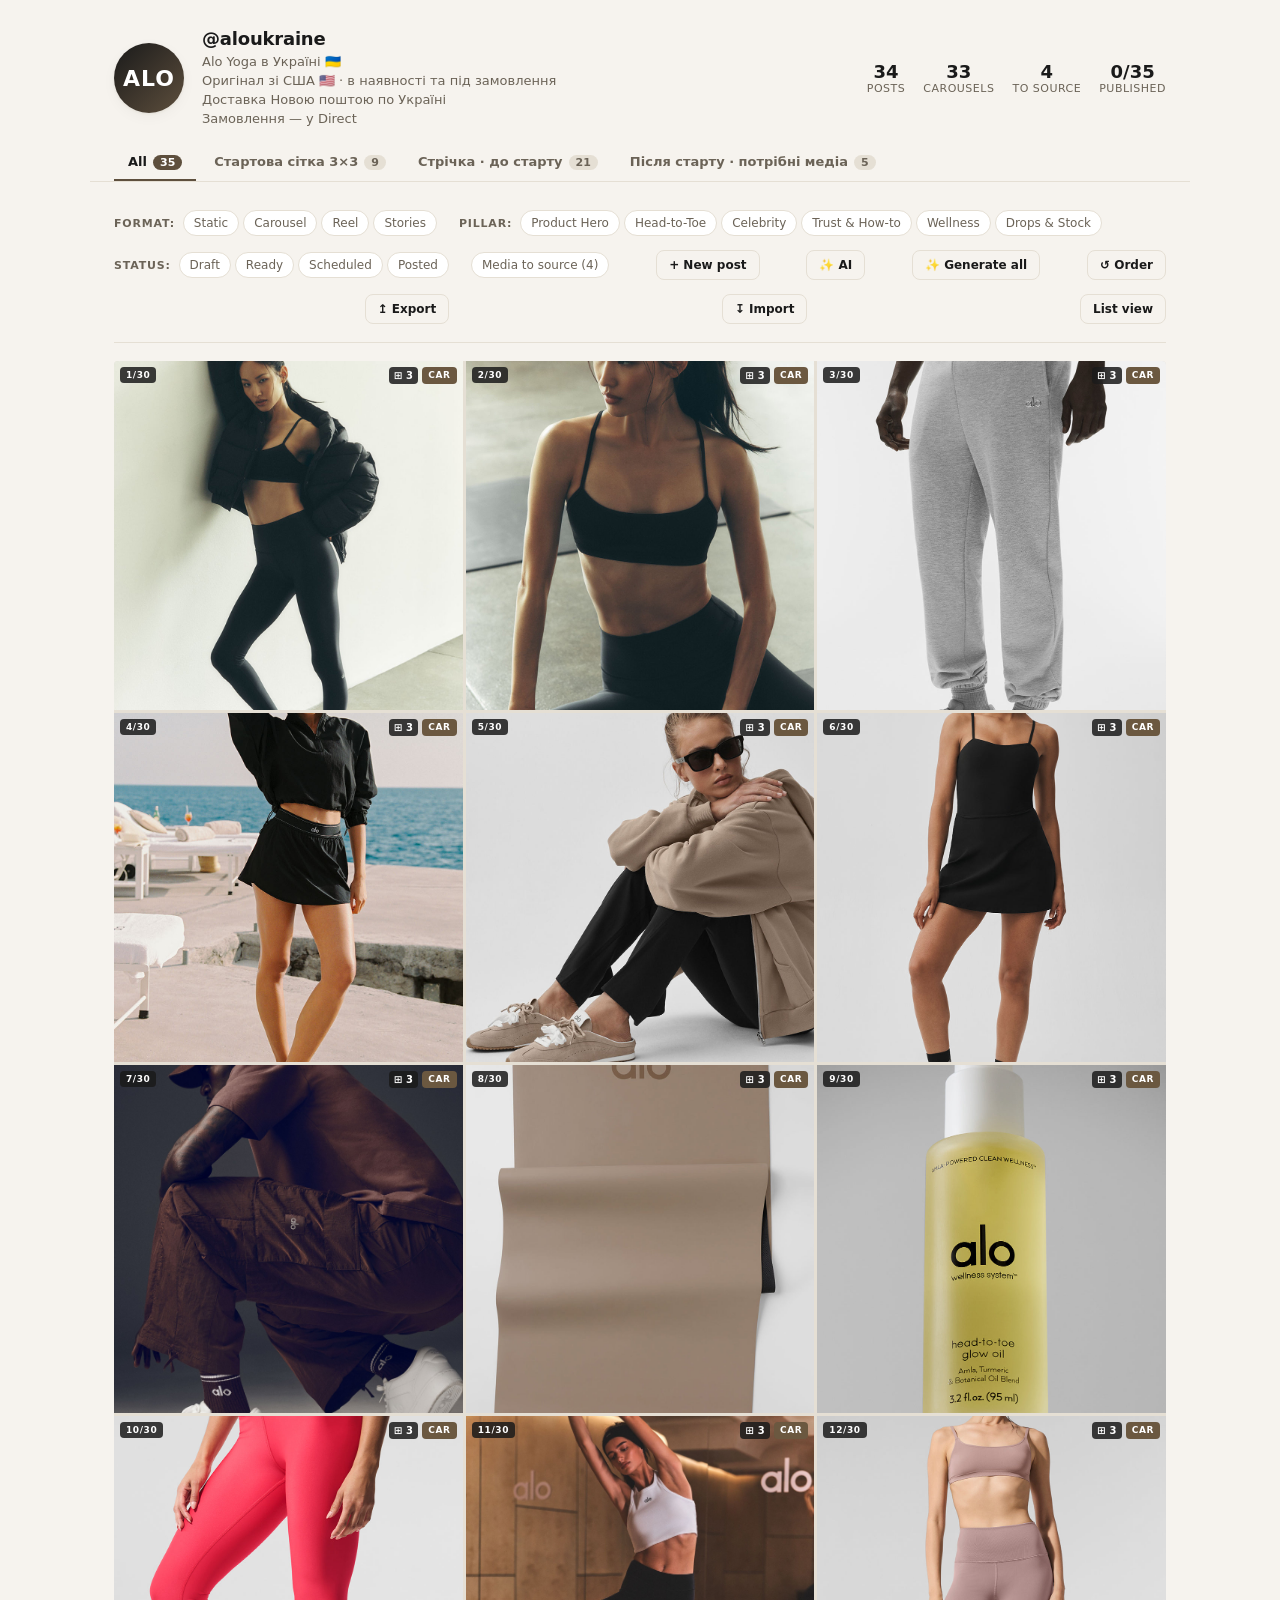
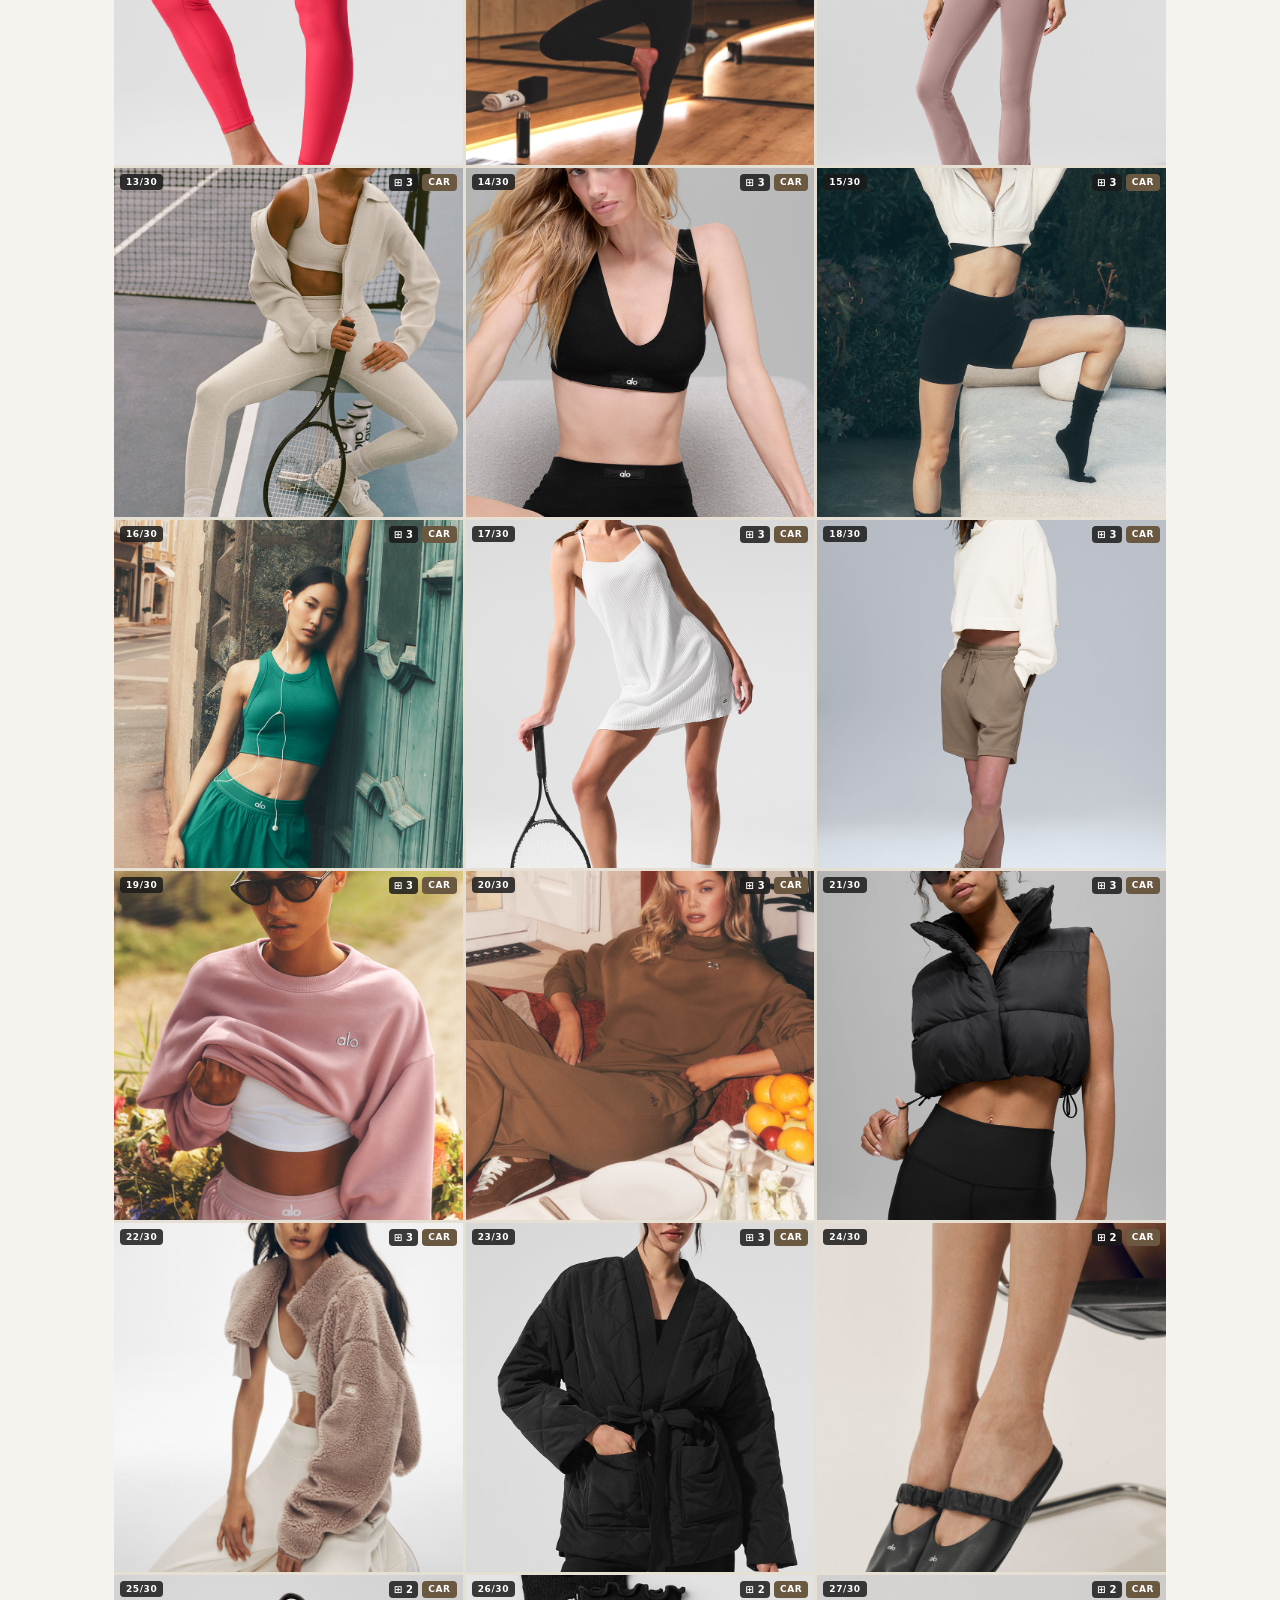
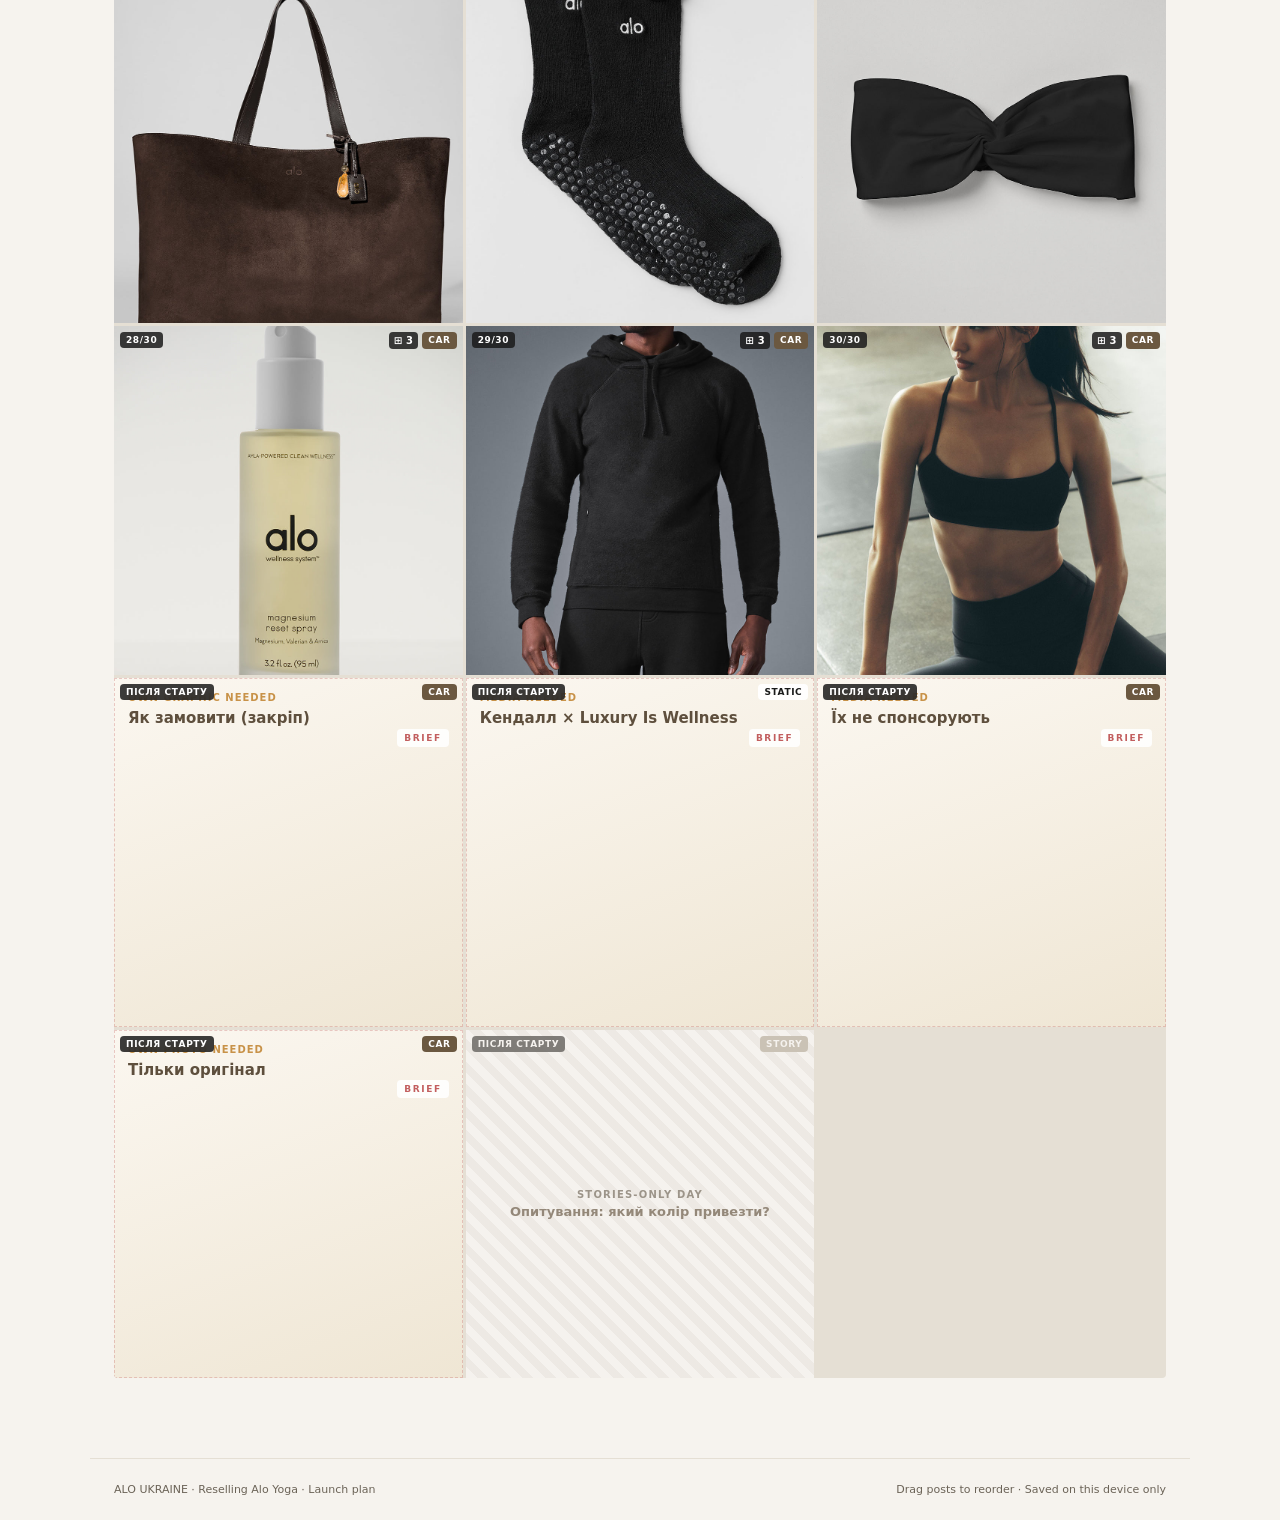
==== commit 0269242f: "Fix Instagram handle: @alo.ukraine placeholder → real @aloukraine Direct CTA buttons now open the ac" ====
--- a/planner/index.html
+++ b/planner/index.html
@@ -16,7 +16,7 @@
     <div class="brand">
       <div class="avatar">ALO</div>
       <div class="brand-text">
-        <div class="handle">@alo.ukraine</div>
+        <div class="handle">@aloukraine</div>
         <div class="bio"></div>
       </div>
     </div>
